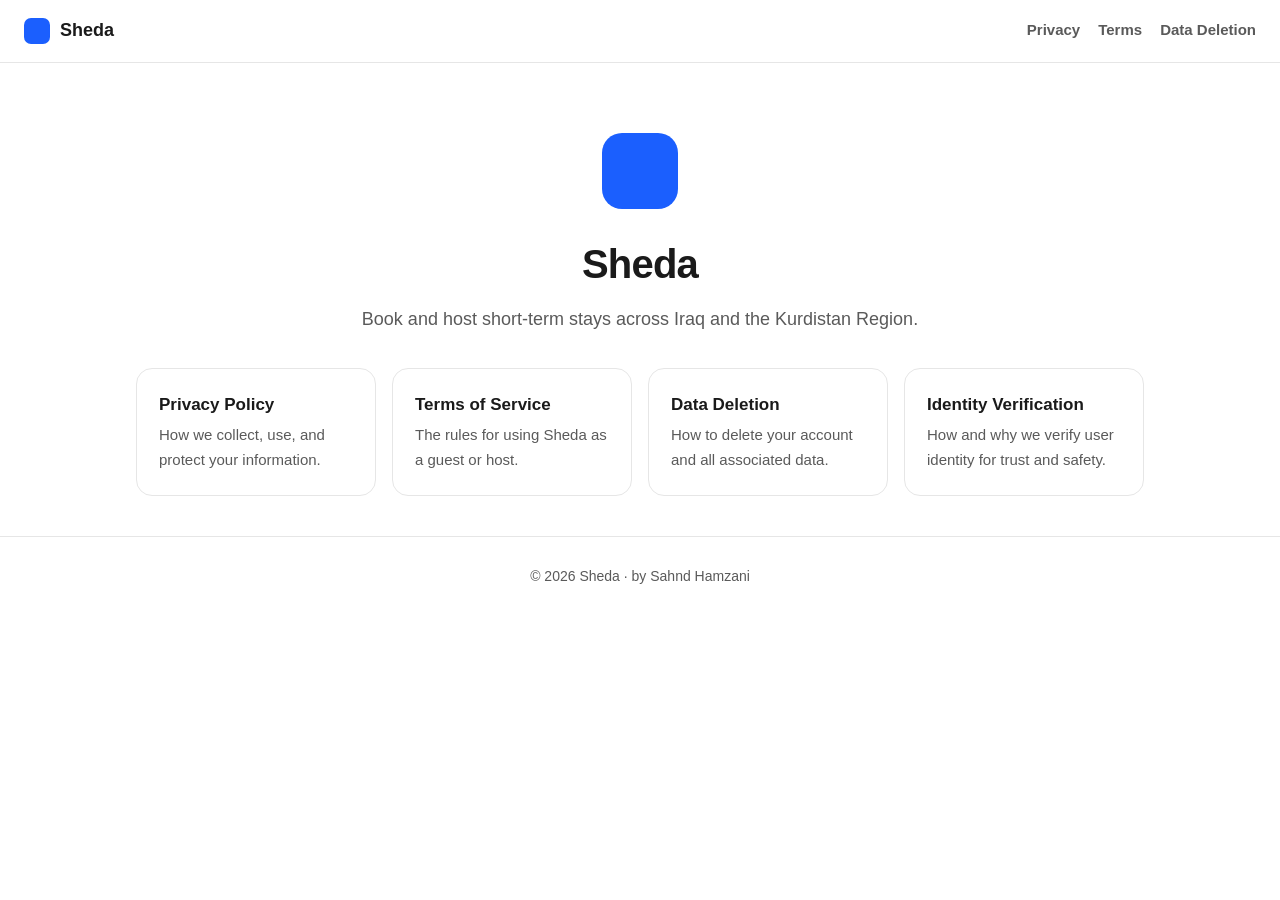
==== index.html @ aa3b870b "Initial legal site — Privacy, Terms, Data Deletion, Identity Verification Static site with 4 pages: " ====
<!DOCTYPE html>
<html lang="en">
<head>
  <meta charset="UTF-8" />
  <meta name="viewport" content="width=device-width, initial-scale=1" />
  <title>Sheda — Legal</title>
  <meta name="description" content="Sheda legal: Privacy Policy, Terms of Service, Data Deletion, and Identity Verification." />
  <link rel="stylesheet" href="/style.css" />
</head>
<body>
  <nav class="nav">
    <a class="brand" href="/"><span class="dot"></span> Sheda</a>
    <div class="nav-links">
      <a href="/privacy">Privacy</a>
      <a href="/terms">Terms</a>
      <a href="/delete">Data Deletion</a>
    </div>
  </nav>

  <div class="hero">
    <div class="logo"></div>
    <h1>Sheda</h1>
    <p>Book and host short-term stays across Iraq and the Kurdistan Region.</p>
    <div class="cards">
      <a class="card" href="/privacy">
        <h3>Privacy Policy</h3>
        <p>How we collect, use, and protect your information.</p>
      </a>
      <a class="card" href="/terms">
        <h3>Terms of Service</h3>
        <p>The rules for using Sheda as a guest or host.</p>
      </a>
      <a class="card" href="/delete">
        <h3>Data Deletion</h3>
        <p>How to delete your account and all associated data.</p>
      </a>
      <a class="card" href="/identity-verification">
        <h3>Identity Verification</h3>
        <p>How and why we verify user identity for trust and safety.</p>
      </a>
    </div>
  </div>

  <div class="footer">&copy; <span id="y"></span> Sheda &middot; by Sahnd Hamzani</div>
  <script>document.getElementById('y').textContent = new Date().getFullYear();</script>
</body>
</html>
---- style.css ----
:root {
  --blue: #1B5FFE;
  --ink: #1a1a1a;
  --muted: #5a5a5a;
  --line: #e6e6e6;
  --bg: #ffffff;
}
* { box-sizing: border-box; }
html { -webkit-text-size-adjust: 100%; }
body {
  margin: 0;
  font-family: -apple-system, BlinkMacSystemFont, 'Segoe UI', Roboto, Helvetica, Arial, sans-serif;
  color: var(--ink);
  background: var(--bg);
  line-height: 1.65;
}
.nav {
  position: sticky; top: 0;
  display: flex; align-items: center; justify-content: space-between;
  padding: 16px 24px;
  background: rgba(255,255,255,0.92);
  backdrop-filter: saturate(180%) blur(12px);
  border-bottom: 1px solid var(--line);
}
.brand { display: flex; align-items: center; gap: 10px; font-weight: 800; font-size: 18px; color: var(--ink); text-decoration: none; }
.brand .dot { width: 26px; height: 26px; border-radius: 7px; background: var(--blue); display: inline-block; }
.nav-links { display: flex; gap: 18px; }
.nav-links a { color: var(--muted); text-decoration: none; font-weight: 600; font-size: 15px; }
.nav-links a:hover { color: var(--blue); }
.wrap { max-width: 760px; margin: 0 auto; padding: 40px 24px 80px; }
h1 { font-size: 34px; letter-spacing: -0.02em; margin: 8px 0 6px; }
h2 { font-size: 22px; margin: 36px 0 10px; letter-spacing: -0.01em; }
h3 { font-size: 17px; margin: 22px 0 6px; }
p, li { color: var(--ink); font-size: 16px; }
.muted { color: var(--muted); }
.updated { color: var(--muted); font-size: 14px; margin-bottom: 24px; }
a { color: var(--blue); }
ul { padding-left: 22px; }
li { margin: 6px 0; }
.callout {
  border: 1px solid var(--line);
  background: #f7f9ff;
  border-radius: 14px;
  padding: 16px 18px;
  margin: 20px 0;
}
.callout strong { color: var(--blue); }
.footer { border-top: 1px solid var(--line); padding: 28px 24px; text-align: center; color: var(--muted); font-size: 14px; }
.hero { text-align: center; padding: 70px 24px 40px; }
.hero .logo { width: 76px; height: 76px; border-radius: 20px; background: var(--blue); margin: 0 auto 22px; }
.hero h1 { font-size: 40px; }
.hero p { color: var(--muted); font-size: 18px; max-width: 560px; margin: 8px auto 0; }
.cards { display: flex; gap: 16px; justify-content: center; flex-wrap: wrap; margin-top: 34px; }
.card { border: 1px solid var(--line); border-radius: 16px; padding: 22px; width: 240px; text-align: left; text-decoration: none; color: var(--ink); transition: transform .12s ease, border-color .12s ease; }
.card:hover { transform: translateY(-2px); border-color: var(--blue); }
.card h3 { margin: 0 0 4px; color: var(--ink); }
.card p { margin: 0; color: var(--muted); font-size: 15px; }
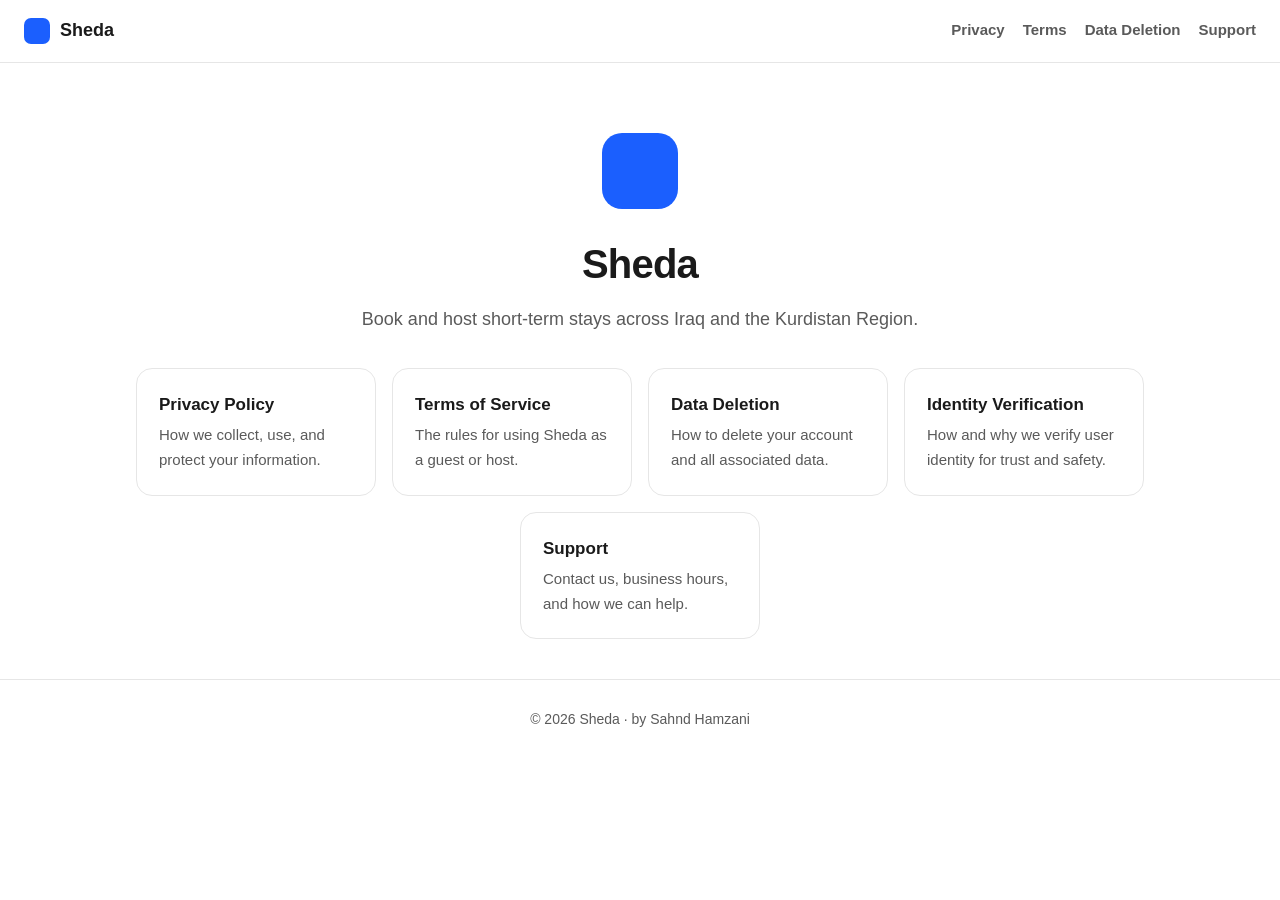
==== commit a9851e12: "feat: add Support page with contact info and business hours - WhatsApp: +964 750 709 8669 - Email: s" ====
--- a/index.html
+++ b/index.html
@@ -14,6 +14,7 @@
       <a href="/privacy">Privacy</a>
       <a href="/terms">Terms</a>
       <a href="/delete">Data Deletion</a>
+      <a href="/support">Support</a>
     </div>
   </nav>
 
@@ -38,6 +39,10 @@
         <h3>Identity Verification</h3>
         <p>How and why we verify user identity for trust and safety.</p>
       </a>
+      <a class="card" href="/support">
+        <h3>Support</h3>
+        <p>Contact us, business hours, and how we can help.</p>
+      </a>
     </div>
   </div>
 
--- a/style.css
+++ b/style.css
@@ -55,3 +55,11 @@
 .card:hover { transform: translateY(-2px); border-color: var(--blue); }
 .card h3 { margin: 0 0 4px; color: var(--ink); }
 .card p { margin: 0; color: var(--muted); font-size: 15px; }
+table { width: 100%; border-collapse: collapse; margin: 16px 0; font-size: 15px; }
+th, td { text-align: left; padding: 10px 14px; border-bottom: 1px solid var(--line); }
+th { font-weight: 600; color: var(--ink); background: #fafafa; }
+td { color: var(--muted); }
+h4 { font-size: 16px; margin: 18px 0 6px; color: var(--ink); }
+ol { padding-left: 22px; }
+ol li { margin: 6px 0; }
+code { background: #f2f2f7; padding: 2px 6px; border-radius: 4px; font-size: 14px; }
